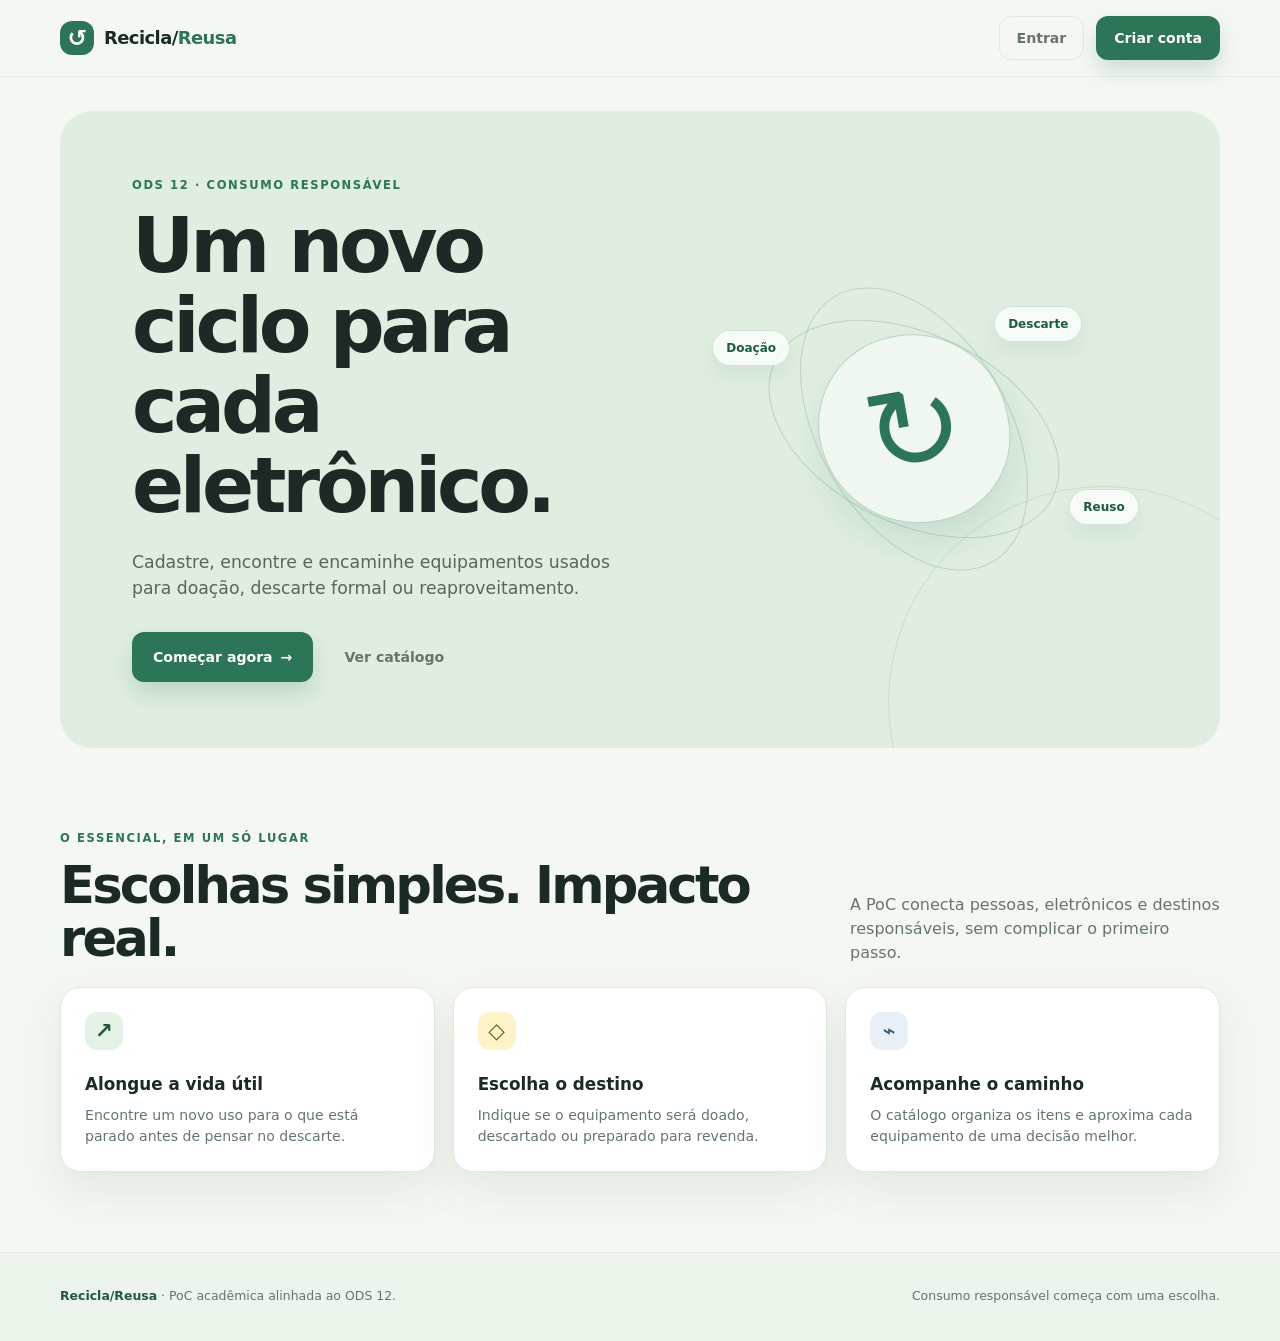
==== frontend/index.html @ 9e0de5a9 "feat(frontend): cria telas e modulos javascript da v1.0" ====
<!doctype html>
<html lang="pt-BR">
<head>
  <meta charset="utf-8">
  <meta name="viewport" content="width=device-width, initial-scale=1">
  <meta name="description" content="Recicla/Reusa: destino responsável para eletrônicos usados.">
  <title>Recicla/Reusa | Consumo responsável</title>
  <link rel="stylesheet" href="./styles.css">
</head>
<body>
  <header class="site-header">
    <div class="container header-content">
      <a class="brand" href="./index.html" aria-label="Recicla/Reusa, início">
        <span class="brand-mark" aria-hidden="true">↺</span>
        <span>Recicla/<span>Reusa</span></span>
      </a>
      <div class="header-actions">
        <a class="button button-ghost" href="./login.html">Entrar</a>
        <a class="button button-primary" href="./cadastro.html">Criar conta</a>
      </div>
    </div>
  </header>

  <main class="page-content">
    <div class="container">
      <section class="hero" aria-labelledby="hero-title">
        <div class="hero-copy">
          <p class="eyebrow">ODS 12 · consumo responsável</p>
          <h1 id="hero-title">Um novo ciclo para cada eletrônico.</h1>
          <p class="hero-text">Cadastre, encontre e encaminhe equipamentos usados para doação, descarte formal ou reaproveitamento.</p>
          <div class="hero-actions">
            <a class="button button-primary button-large" href="./cadastro.html">Começar agora <span aria-hidden="true">→</span></a>
            <a class="button button-ghost button-large" href="./catalogo.html">Ver catálogo</a>
          </div>
        </div>
        <div class="hero-art" aria-hidden="true">
          <div class="orbit orbit-one"></div>
          <div class="orbit orbit-two"></div>
          <div class="hero-symbol">↻</div>
          <span class="hero-tag tag-one">Doação</span>
          <span class="hero-tag tag-two">Reuso</span>
          <span class="hero-tag tag-three">Descarte</span>
        </div>
      </section>

      <section id="authenticated-links" class="info-banner home-session" hidden aria-live="polite">
        <div class="info-icon" aria-hidden="true">✦</div>
        <div>
          <h2>Seu espaço está pronto</h2>
          <p id="home-greeting">Você está conectado.</p>
          <a class="button button-secondary" href="./perfil.html">Continuar para o perfil</a>
        </div>
      </section>

      <section class="section-block" aria-labelledby="features-title">
        <div class="section-heading">
          <div>
            <p class="eyebrow">O essencial, em um só lugar</p>
            <h2 id="features-title">Escolhas simples. Impacto real.</h2>
          </div>
          <p class="section-description">A PoC conecta pessoas, eletrônicos e destinos responsáveis, sem complicar o primeiro passo.</p>
        </div>
        <div class="feature-grid">
          <article class="feature-card card">
            <span class="icon-badge icon-green" aria-hidden="true">↗</span>
            <h3>Alongue a vida útil</h3>
            <p>Encontre um novo uso para o que está parado antes de pensar no descarte.</p>
          </article>
          <article class="feature-card card">
            <span class="icon-badge icon-yellow" aria-hidden="true">◇</span>
            <h3>Escolha o destino</h3>
            <p>Indique se o equipamento será doado, descartado ou preparado para revenda.</p>
          </article>
          <article class="feature-card card">
            <span class="icon-badge icon-blue" aria-hidden="true">⌁</span>
            <h3>Acompanhe o caminho</h3>
            <p>O catálogo organiza os itens e aproxima cada equipamento de uma decisão melhor.</p>
          </article>
        </div>
      </section>
    </div>
  </main>

  <footer class="site-footer">
    <div class="container footer-content">
      <p><strong>Recicla/Reusa</strong> · PoC acadêmica alinhada ao ODS 12.</p>
      <p>Consumo responsável começa com uma escolha.</p>
    </div>
  </footer>

  <script type="module" src="./js/home.js"></script>
</body>
</html>
---- frontend/styles.css ----
:root {
  --ink: #1b2a25;
  --muted: #65756e;
  --paper: #f5f8f2;
  --card: #ffffff;
  --line: #dfe9df;
  --green: #2c7657;
  --green-dark: #1f5942;
  --green-soft: #e7f2e7;
  --yellow: #efc85c;
  --blue-soft: #e8f0f6;
  --danger: #a8463f;
  --danger-soft: #fff0ed;
  --shadow: 0 18px 45px rgba(35, 66, 51, 0.09);
}

* {
  box-sizing: border-box;
}

html {
  scroll-behavior: smooth;
}

body {
  margin: 0;
  color: var(--ink);
  background: var(--paper);
  font-family: "Segoe UI", Inter, system-ui, -apple-system, BlinkMacSystemFont, sans-serif;
  line-height: 1.5;
}

button,
input,
select,
textarea {
  font: inherit;
}

button,
a {
  -webkit-tap-highlight-color: transparent;
}

button {
  cursor: pointer;
}

button:disabled {
  cursor: not-allowed;
  opacity: 0.6;
}

:focus-visible {
  outline: 3px solid rgba(239, 200, 92, 0.95);
  outline-offset: 3px;
}

[hidden] {
  display: none !important;
}

.container {
  width: min(1160px, calc(100% - 40px));
  margin: 0 auto;
}

.site-header {
  position: sticky;
  z-index: 10;
  top: 0;
  border-bottom: 1px solid rgba(223, 233, 223, 0.82);
  background: rgba(245, 248, 242, 0.92);
  backdrop-filter: blur(14px);
}

.header-content,
.header-actions,
.brand,
.form-actions,
.filter-actions,
.workspace-heading,
.section-heading,
.card-heading,
.footer-content {
  display: flex;
  align-items: center;
}

.header-content {
  justify-content: space-between;
  min-height: 76px;
}

.brand {
  gap: 10px;
  color: var(--ink);
  font-size: 1.12rem;
  font-weight: 800;
  letter-spacing: -0.03em;
  text-decoration: none;
}

.brand > span:last-child > span {
  color: var(--green);
}

.brand-mark {
  display: grid;
  width: 34px;
  height: 34px;
  place-items: center;
  border-radius: 12px;
  color: #fff;
  background: var(--green);
  font-size: 1.45rem;
  line-height: 1;
}

.header-actions {
  gap: 12px;
}

.session-chip,
.role-badge {
  border: 1px solid #cfe1d2;
  border-radius: 999px;
  color: var(--green-dark);
  background: var(--green-soft);
  font-size: 0.78rem;
  font-weight: 800;
  letter-spacing: 0.04em;
  text-transform: uppercase;
}

.session-chip {
  padding: 7px 12px;
}

.page-content {
  padding: 34px 0 80px;
}

.hero {
  position: relative;
  display: grid;
  min-height: 430px;
  grid-template-columns: minmax(0, 1.04fr) minmax(310px, 0.96fr);
  align-items: center;
  gap: 40px;
  overflow: hidden;
  padding: 66px 72px;
  border-radius: 32px;
  background: #dfeee0;
}

.hero::after {
  position: absolute;
  right: -100px;
  bottom: -170px;
  width: 430px;
  height: 430px;
  border: 1px solid rgba(44, 118, 87, 0.13);
  border-radius: 50%;
  content: "";
}

.hero-copy {
  position: relative;
  z-index: 1;
}

.eyebrow {
  margin: 0 0 12px;
  color: var(--green);
  font-size: 0.72rem;
  font-weight: 900;
  letter-spacing: 0.14em;
  text-transform: uppercase;
}

.hero h1,
.section-heading h2,
.workspace-heading h2 {
  margin: 0;
  letter-spacing: -0.055em;
  line-height: 1.04;
}

.hero h1 {
  max-width: 620px;
  font-size: clamp(2.8rem, 6vw, 5.3rem);
}

.hero-text {
  max-width: 530px;
  margin: 24px 0 30px;
  color: #52685c;
  font-size: 1.08rem;
}

.hero-art {
  position: relative;
  min-height: 300px;
}

.hero-symbol {
  position: absolute;
  top: 50%;
  left: 50%;
  display: grid;
  width: 190px;
  height: 190px;
  place-items: center;
  transform: translate(-50%, -50%) rotate(-10deg);
  border: 1px solid rgba(44, 118, 87, 0.28);
  border-radius: 48% 52% 46% 54%;
  color: var(--green);
  background: rgba(255, 255, 255, 0.5);
  box-shadow: 0 20px 35px rgba(44, 118, 87, 0.12);
  font-size: 7.4rem;
  line-height: 1;
}

.orbit {
  position: absolute;
  top: 50%;
  left: 50%;
  border: 1px solid rgba(44, 118, 87, 0.22);
  border-radius: 50%;
  transform: translate(-50%, -50%) rotate(26deg);
}

.orbit-one {
  width: 310px;
  height: 190px;
}

.orbit-two {
  width: 190px;
  height: 310px;
  transform: translate(-50%, -50%) rotate(-31deg);
}

.hero-tag {
  position: absolute;
  padding: 8px 13px;
  border: 1px solid rgba(44, 118, 87, 0.18);
  border-radius: 999px;
  color: var(--green-dark);
  background: rgba(255, 255, 255, 0.73);
  font-size: 0.75rem;
  font-weight: 800;
  box-shadow: 0 10px 20px rgba(44, 118, 87, 0.08);
}

.tag-one {
  top: 17%;
  left: 7%;
}

.tag-two {
  right: 2%;
  bottom: 18%;
}

.tag-three {
  right: 14%;
  top: 9%;
}

.button {
  display: inline-flex;
  min-height: 44px;
  align-items: center;
  justify-content: center;
  gap: 8px;
  padding: 10px 17px;
  border: 1px solid transparent;
  border-radius: 12px;
  font-size: 0.88rem;
  font-weight: 800;
  line-height: 1;
  text-decoration: none;
  transition: transform 150ms ease, box-shadow 150ms ease, background 150ms ease;
}

.button:hover {
  transform: translateY(-1px);
}

.button-primary {
  color: #fff;
  background: var(--green);
  box-shadow: 0 11px 22px rgba(44, 118, 87, 0.2);
}

.button-primary:hover {
  background: var(--green-dark);
}

.button-secondary {
  color: var(--green-dark);
  border-color: #bdd6c2;
  background: var(--green-soft);
}

.button-dark {
  color: #fff;
  background: var(--ink);
}

.button-ghost {
  color: var(--muted);
  border-color: var(--line);
  background: transparent;
}

.button-ghost:hover {
  color: var(--ink);
  background: #fff;
}

.button-full {
  width: 100%;
}

.section-block {
  margin-top: 82px;
}

.section-heading {
  align-items: flex-end;
  justify-content: space-between;
  gap: 24px;
  margin-bottom: 22px;
}

.section-heading h2,
.workspace-heading h2 {
  font-size: clamp(2rem, 4vw, 3.2rem);
}

.section-description {
  max-width: 370px;
  margin: 0;
  color: var(--muted);
}

.card-grid {
  display: grid;
  gap: 22px;
}

.card-grid-two,
.card-grid-profile {
  grid-template-columns: repeat(2, minmax(0, 1fr));
}

.card-grid-management {
  grid-template-columns: minmax(340px, 0.85fr) minmax(0, 1.15fr);
}

.card {
  border: 1px solid var(--line);
  border-radius: 20px;
  background: var(--card);
  box-shadow: var(--shadow);
}

.form-card {
  padding: 28px;
}

.card-heading {
  align-items: flex-start;
  gap: 13px;
  margin-bottom: 24px;
}

.compact-heading {
  margin-bottom: 20px;
}

.card-heading h3,
.account-card h3,
.info-banner h3 {
  margin: 0;
  font-size: 1.16rem;
  letter-spacing: -0.025em;
}

.card-heading p,
.account-card p,
.info-banner p {
  margin: 4px 0 0;
  color: var(--muted);
  font-size: 0.88rem;
}

.icon-badge {
  display: grid;
  flex: 0 0 auto;
  width: 38px;
  height: 38px;
  place-items: center;
  border-radius: 12px;
  font-size: 1.35rem;
  font-weight: 800;
}

.icon-green {
  color: var(--green-dark);
  background: var(--green-soft);
}

.icon-yellow {
  color: #765b12;
  background: #fff4c9;
}

.icon-blue {
  color: #315a76;
  background: var(--blue-soft);
}

.form-stack {
  display: grid;
  gap: 14px;
}

.field,
fieldset {
  display: grid;
  gap: 6px;
}

.field {
  color: #41534a;
  font-size: 0.78rem;
  font-weight: 800;
}

.field input,
.field select,
.field textarea {
  width: 100%;
  min-height: 44px;
  padding: 10px 12px;
  border: 1px solid #d4e1d5;
  border-radius: 10px;
  color: var(--ink);
  background: #fbfdf9;
  font-size: 0.92rem;
  font-weight: 500;
  transition: border 150ms ease, box-shadow 150ms ease, background 150ms ease;
}

.field textarea {
  min-height: 92px;
  resize: vertical;
}

.field input::placeholder,
.field textarea::placeholder {
  color: #9baaa0;
}

.field input:focus,
.field select:focus,
.field textarea:focus {
  border-color: var(--green);
  outline: 0;
  background: #fff;
  box-shadow: 0 0 0 3px rgba(44, 118, 87, 0.13);
}

.field small,
.optional {
  color: var(--muted);
  font-size: 0.72rem;
  font-weight: 500;
}

.optional {
  font-style: italic;
}

.field-row {
  display: grid;
  grid-template-columns: minmax(0, 1.4fr) minmax(0, 1fr);
  gap: 12px;
}

.field-row:has(.field-small) {
  grid-template-columns: minmax(0, 1.5fr) minmax(90px, 0.65fr);
}

fieldset {
  min-width: 0;
  margin: 2px 0 0;
  padding: 16px;
  border: 1px solid var(--line);
  border-radius: 14px;
}

legend {
  padding: 0 7px;
  color: var(--green-dark);
  font-size: 0.73rem;
  font-weight: 900;
  letter-spacing: 0.08em;
  text-transform: uppercase;
}

.form-message {
  min-height: 20px;
  margin-top: 12px;
  color: var(--green-dark);
  font-size: 0.82rem;
}

.form-message.error {
  color: var(--danger);
}

.form-message.success {
  color: var(--green-dark);
}

.message {
  margin-top: 22px;
  padding: 13px 16px;
  border: 1px solid #c8dfcc;
  border-radius: 12px;
  color: var(--green-dark);
  background: var(--green-soft);
  font-size: 0.88rem;
}

.message.error {
  border-color: #f0c7c1;
  color: var(--danger);
  background: var(--danger-soft);
}

.security-note {
  display: flex;
  gap: 10px;
  align-items: flex-start;
  margin-top: 34px;
  padding: 13px;
  border-radius: 12px;
  background: #f6f8f3;
}

.security-note span {
  color: var(--green);
  font-size: 0.65rem;
}

.security-note p {
  margin: 0;
  color: var(--muted);
  font-size: 0.74rem;
}

.login-card {
  background: linear-gradient(145deg, #fff 0%, #f5f8f1 100%);
}

.workspace-heading {
  justify-content: space-between;
  gap: 24px;
  margin-bottom: 24px;
}

.workspace-heading .section-description {
  margin-top: 11px;
}

.role-badge {
  flex: 0 0 auto;
  padding: 10px 15px;
}

.account-card {
  position: relative;
  overflow: hidden;
  min-height: 100%;
  padding: 30px;
  background: var(--ink);
}

.account-card::after {
  position: absolute;
  right: -90px;
  bottom: -100px;
  width: 270px;
  height: 270px;
  border: 1px solid rgba(223, 238, 224, 0.2);
  border-radius: 50%;
  content: "";
}

.account-card .eyebrow,
.account-card h3 {
  position: relative;
  z-index: 1;
  color: #e2f0e1;
}

.account-card > p:not(.eyebrow) {
  position: relative;
  z-index: 1;
  max-width: 330px;
  color: #b4c7bb;
}

.account-illustration {
  position: absolute;
  top: 16px;
  right: 26px;
  color: rgba(223, 238, 224, 0.17);
  font-size: 8rem;
  line-height: 1;
}

.account-facts {
  position: relative;
  z-index: 1;
  display: grid;
  grid-template-columns: repeat(2, 1fr);
  gap: 12px;
  margin: 54px 0 0;
}

.account-facts div {
  padding-top: 11px;
  border-top: 1px solid rgba(223, 238, 224, 0.2);
}

.account-facts dt {
  color: #8ea99a;
  font-size: 0.7rem;
  font-weight: 800;
  text-transform: uppercase;
}

.account-facts dd {
  margin: 4px 0 0;
  color: #e2f0e1;
  font-size: 0.9rem;
  font-weight: 700;
}

.catalog-card {
  padding: 22px;
}

.filter-bar {
  display: grid;
  grid-template-columns: repeat(4, minmax(0, 1fr)) auto;
  gap: 12px;
  align-items: end;
  padding-bottom: 20px;
  border-bottom: 1px solid var(--line);
}

.filter-actions {
  gap: 6px;
}

.filter-actions .button {
  min-height: 44px;
  padding-inline: 13px;
}

.item-grid {
  display: grid;
  grid-template-columns: repeat(3, minmax(0, 1fr));
  gap: 14px;
  padding-top: 22px;
}

.item-card {
  display: flex;
  min-width: 0;
  flex-direction: column;
  padding: 18px;
  border: 1px solid var(--line);
  border-radius: 15px;
  background: #fbfdf9;
}

.item-card h3 {
  overflow: hidden;
  margin: 0;
  color: var(--ink);
  font-size: 1rem;
  text-overflow: ellipsis;
  white-space: nowrap;
}

.item-card-description {
  display: -webkit-box;
  overflow: hidden;
  min-height: 43px;
  margin: 9px 0 14px;
  color: var(--muted);
  font-size: 0.8rem;
  -webkit-box-orient: vertical;
  -webkit-line-clamp: 2;
}

.item-meta,
.item-tags,
.item-actions {
  display: flex;
  flex-wrap: wrap;
  gap: 7px;
}

.item-meta {
  margin-top: auto;
  padding-top: 12px;
  border-top: 1px solid var(--line);
  color: var(--muted);
  font-size: 0.74rem;
}

.item-tags {
  margin-bottom: 12px;
}

.tag {
  display: inline-flex;
  padding: 4px 8px;
  border-radius: 999px;
  color: var(--green-dark);
  background: var(--green-soft);
  font-size: 0.68rem;
  font-weight: 800;
}

.tag-neutral {
  color: #596c65;
  background: #edf1eb;
}

.tag-warm {
  color: #79611d;
  background: #fff3c9;
}

.item-actions {
  margin-top: 14px;
}

.item-actions .button {
  min-height: 36px;
  padding: 8px 10px;
  font-size: 0.75rem;
}

.empty-state {
  grid-column: 1 / -1;
  padding: 36px 20px;
  border: 1px dashed #cbdacb;
  border-radius: 14px;
  color: var(--muted);
  background: #fbfdf9;
  text-align: center;
}

.empty-state strong {
  display: block;
  margin-bottom: 5px;
  color: var(--ink);
}

.info-banner {
  display: flex;
  gap: 14px;
  align-items: flex-start;
  margin-top: 22px;
  padding: 18px 20px;
  border: 1px solid #e8d99d;
  border-radius: 16px;
  background: #fff9df;
}

.info-icon {
  color: #8a701d;
  font-size: 1.7rem;
}

.info-banner h3 {
  color: #6d581a;
}

.info-banner p {
  color: #88742e;
}

.management-section {
  margin-top: 74px;
}

.form-actions {
  flex-wrap: wrap;
  gap: 8px;
}

.owned-items-column {
  min-width: 0;
}

.item-grid-owned {
  grid-template-columns: repeat(2, minmax(0, 1fr));
  padding-top: 0;
}

.site-footer {
  border-top: 1px solid var(--line);
  background: #edf4eb;
}

.footer-content {
  justify-content: space-between;
  gap: 20px;
  min-height: 88px;
  color: var(--muted);
  font-size: 0.78rem;
}

.footer-content p {
  margin: 0;
}

.footer-content strong {
  color: var(--green-dark);
}

@media (max-width: 940px) {
  .hero {
    grid-template-columns: 1fr;
    padding: 50px 44px 30px;
  }

  .hero-art {
    min-height: 245px;
  }

  .hero-symbol {
    width: 150px;
    height: 150px;
    font-size: 5.8rem;
  }

  .orbit-one {
    width: 270px;
    height: 170px;
  }

  .orbit-two {
    width: 170px;
    height: 270px;
  }

  .filter-bar {
    grid-template-columns: repeat(2, minmax(0, 1fr));
  }

  .filter-actions {
    align-items: center;
  }

  .item-grid {
    grid-template-columns: repeat(2, minmax(0, 1fr));
  }
}

@media (max-width: 700px) {
  .container {
    width: min(100% - 28px, 560px);
  }

  .page-content {
    padding-top: 18px;
  }

  .header-content {
    min-height: 66px;
  }

  .session-chip {
    display: none;
  }

  .hero {
    min-height: 0;
    gap: 20px;
    padding: 38px 24px 12px;
    border-radius: 24px;
  }

  .hero h1 {
    font-size: clamp(2.5rem, 14vw, 4.2rem);
  }

  .hero-text {
    font-size: 0.95rem;
  }

  .hero-art {
    min-height: 185px;
    transform: scale(0.86);
  }

  .section-block {
    margin-top: 58px;
  }

  .section-heading,
  .workspace-heading,
  .footer-content {
    align-items: flex-start;
    flex-direction: column;
  }

  .section-heading {
    gap: 10px;
  }

  .section-description {
    max-width: none;
  }

  .card-grid-two,
  .card-grid-profile,
  .card-grid-management,
  .item-grid,
  .item-grid-owned {
    grid-template-columns: 1fr;
  }

  .form-card,
  .account-card {
    padding: 22px;
  }

  .filter-bar {
    grid-template-columns: 1fr;
  }

  .filter-actions {
    justify-content: stretch;
  }

  .filter-actions .button {
    flex: 1;
  }

  .workspace-heading h2 {
    font-size: 2.5rem;
  }

  .role-badge {
    align-self: flex-start;
  }

  .footer-content {
    justify-content: center;
    padding: 22px 0;
  }
}

.hero-actions {
  display: flex;
  flex-wrap: wrap;
  gap: 10px;
}

.button-large {
  min-height: 50px;
  padding-inline: 20px;
}

.feature-grid {
  display: grid;
  grid-template-columns: repeat(3, minmax(0, 1fr));
  gap: 18px;
}

.feature-card {
  padding: 24px;
}

.feature-card h3 {
  margin: 22px 0 7px;
  font-size: 1.05rem;
}

.feature-card p {
  margin: 0;
  color: var(--muted);
  font-size: 0.88rem;
}

.page-narrow {
  max-width: 780px;
}

.narrow-login {
  max-width: 560px;
}

.page-heading {
  max-width: 700px;
  margin-bottom: 26px;
}

.page-heading h1,
.workspace-heading h1 {
  margin: 0;
  letter-spacing: -0.055em;
  line-height: 1.05;
  font-size: clamp(2.35rem, 5vw, 4.2rem);
}

.page-lede {
  max-width: 570px;
  margin: 15px 0 0;
  color: var(--muted);
  font-size: 1rem;
}

.nav-link {
  padding: 8px 4px;
  color: var(--muted);
  font-size: 0.82rem;
  font-weight: 800;
  text-decoration: none;
}

.nav-link:hover,
.nav-link.active {
  color: var(--green-dark);
}

.auth-card {
  max-width: 780px;
}

.auth-switch {
  margin: 20px 0 0;
  color: var(--muted);
  font-size: 0.86rem;
  text-align: center;
}

.auth-switch a {
  color: var(--green-dark);
  font-weight: 800;
}

.home-session {
  margin-top: 28px;
}

.home-session .button {
  margin-top: 12px;
}

@media (max-width: 940px) {
  .feature-grid {
    grid-template-columns: repeat(2, minmax(0, 1fr));
  }
}

@media (max-width: 700px) {
  .header-content {
    align-items: flex-start;
    flex-direction: column;
    gap: 10px;
    padding: 12px 0;
  }

  .header-actions {
    width: 100%;
    justify-content: flex-start;
  }

  .feature-grid {
    grid-template-columns: 1fr;
  }

  .page-heading h1,
  .workspace-heading h1 {
    font-size: 2.55rem;
  }
}
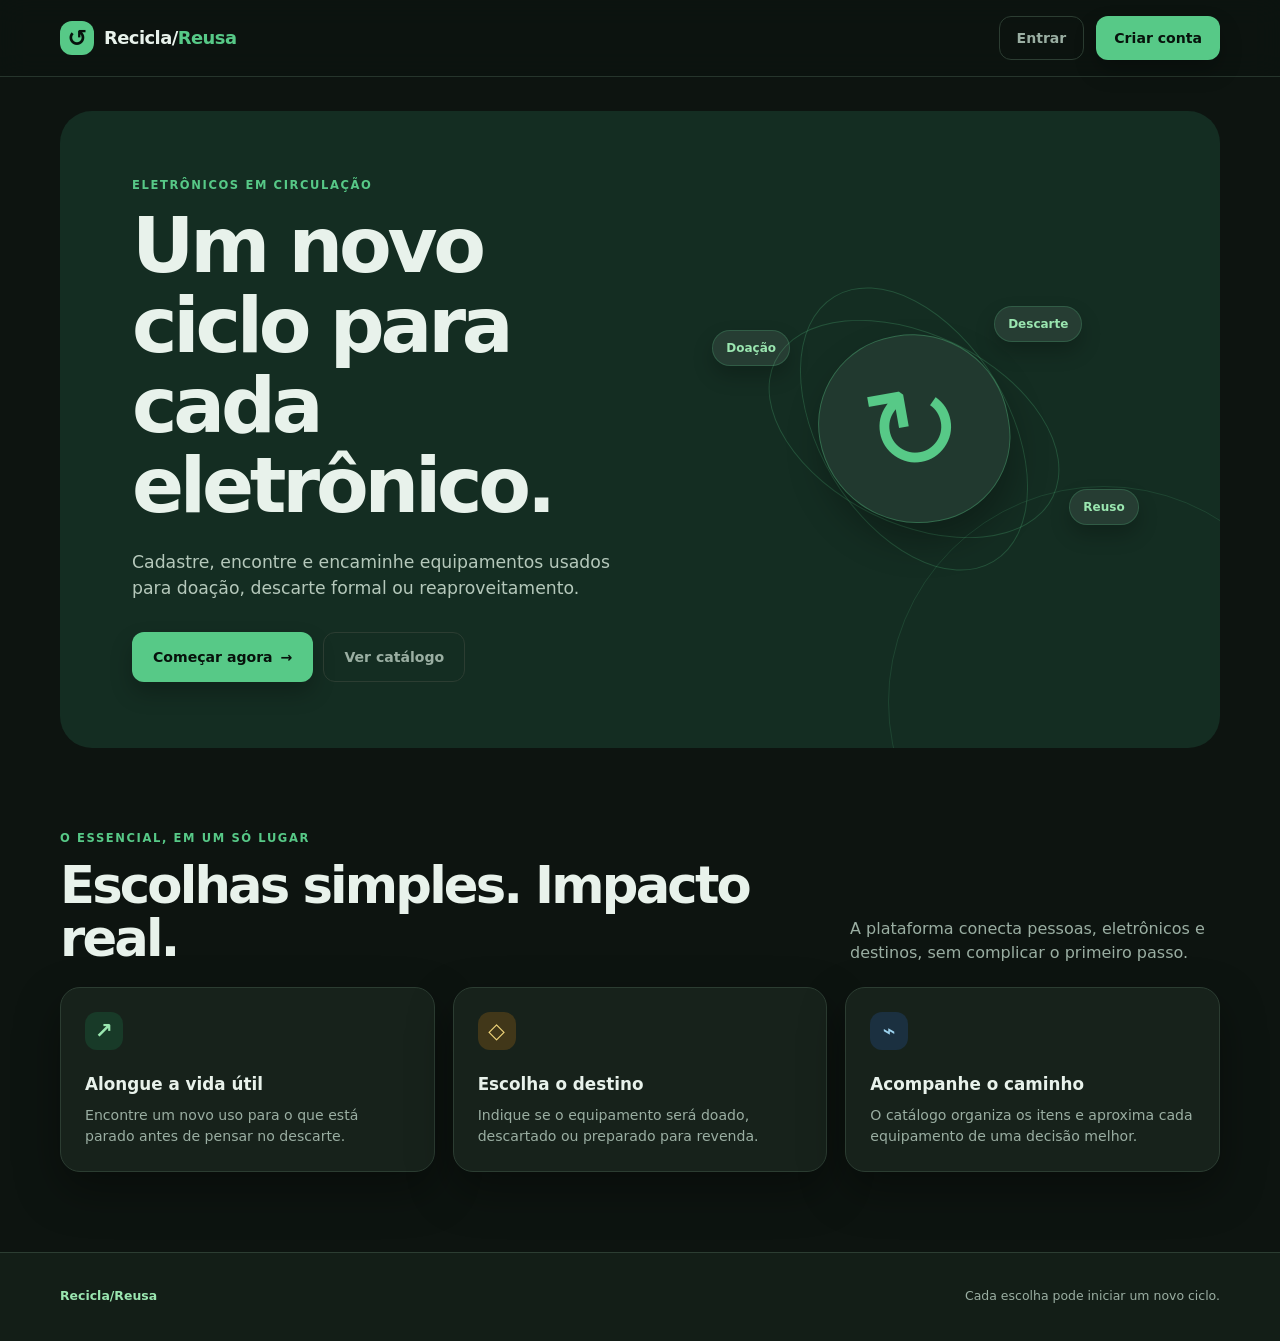
==== commit 35625334: "feat(frontend): adiciona modo escuro as telas" ====
--- a/frontend/index.html
+++ b/frontend/index.html
@@ -3,8 +3,8 @@
 <head>
   <meta charset="utf-8">
   <meta name="viewport" content="width=device-width, initial-scale=1">
-  <meta name="description" content="Recicla/Reusa: destino responsável para eletrônicos usados.">
-  <title>Recicla/Reusa | Consumo responsável</title>
+  <meta name="description" content="Recicla/Reusa: eletrônicos usados e seus possíveis destinos.">
+  <title>Recicla/Reusa</title>
   <link rel="stylesheet" href="./styles.css">
 </head>
 <body>
@@ -25,7 +25,7 @@
     <div class="container">
       <section class="hero" aria-labelledby="hero-title">
         <div class="hero-copy">
-          <p class="eyebrow">ODS 12 · consumo responsável</p>
+          <p class="eyebrow">Eletrônicos em circulação</p>
           <h1 id="hero-title">Um novo ciclo para cada eletrônico.</h1>
           <p class="hero-text">Cadastre, encontre e encaminhe equipamentos usados para doação, descarte formal ou reaproveitamento.</p>
           <div class="hero-actions">
@@ -58,7 +58,7 @@
             <p class="eyebrow">O essencial, em um só lugar</p>
             <h2 id="features-title">Escolhas simples. Impacto real.</h2>
           </div>
-          <p class="section-description">A PoC conecta pessoas, eletrônicos e destinos responsáveis, sem complicar o primeiro passo.</p>
+          <p class="section-description">A plataforma conecta pessoas, eletrônicos e destinos, sem complicar o primeiro passo.</p>
         </div>
         <div class="feature-grid">
           <article class="feature-card card">
@@ -83,8 +83,8 @@
 
   <footer class="site-footer">
     <div class="container footer-content">
-      <p><strong>Recicla/Reusa</strong> · PoC acadêmica alinhada ao ODS 12.</p>
-      <p>Consumo responsável começa com uma escolha.</p>
+      <p><strong>Recicla/Reusa</strong></p>
+      <p>Cada escolha pode iniciar um novo ciclo.</p>
     </div>
   </footer>
 
--- a/frontend/styles.css
+++ b/frontend/styles.css
@@ -1,17 +1,30 @@
 :root {
-  --ink: #1b2a25;
-  --muted: #65756e;
-  --paper: #f5f8f2;
-  --card: #ffffff;
-  --line: #dfe9df;
-  --green: #2c7657;
-  --green-dark: #1f5942;
-  --green-soft: #e7f2e7;
-  --yellow: #efc85c;
-  --blue-soft: #e8f0f6;
-  --danger: #a8463f;
-  --danger-soft: #fff0ed;
-  --shadow: 0 18px 45px rgba(35, 66, 51, 0.09);
+  color-scheme: dark;
+  --ink: #e8f2eb;
+  --muted: #9aaea2;
+  --paper: #0d1410;
+  --card: #17221b;
+  --line: #2c3d32;
+  --green: #57c987;
+  --green-dark: #9ae6b0;
+  --green-hover: #78dca0;
+  --green-soft: #183a28;
+  --yellow: #f0c85c;
+  --blue-soft: #1b3040;
+  --danger: #ff9b8f;
+  --danger-soft: #412421;
+  --surface-deep: #0a120e;
+  --surface-input: #101a14;
+  --surface-hover: #223329;
+  --surface-muted: #131e17;
+  --hero: #142d22;
+  --warning: #413719;
+  --warning-border: #6c5927;
+  --warning-text: #f0d57a;
+  --green-border: #386348;
+  --danger-border: #734039;
+  --input-border: #344a3b;
+  --shadow: 0 18px 45px rgba(0, 0, 0, 0.35);
 }
 
 * {
@@ -69,8 +82,8 @@
   position: sticky;
   z-index: 10;
   top: 0;
-  border-bottom: 1px solid rgba(223, 233, 223, 0.82);
-  background: rgba(245, 248, 242, 0.92);
+  border-bottom: 1px solid rgba(44, 61, 50, 0.82);
+  background: rgba(13, 20, 16, 0.92);
   backdrop-filter: blur(14px);
 }
 
@@ -111,7 +124,7 @@
   height: 34px;
   place-items: center;
   border-radius: 12px;
-  color: #fff;
+  color: #07120c;
   background: var(--green);
   font-size: 1.45rem;
   line-height: 1;
@@ -123,7 +136,7 @@
 
 .session-chip,
 .role-badge {
-  border: 1px solid #cfe1d2;
+  border: 1px solid var(--green-border);
   border-radius: 999px;
   color: var(--green-dark);
   background: var(--green-soft);
@@ -151,7 +164,7 @@
   overflow: hidden;
   padding: 66px 72px;
   border-radius: 32px;
-  background: #dfeee0;
+  background: var(--hero);
 }
 
 .hero::after {
@@ -160,7 +173,7 @@
   bottom: -170px;
   width: 430px;
   height: 430px;
-  border: 1px solid rgba(44, 118, 87, 0.13);
+  border: 1px solid rgba(87, 201, 135, 0.15);
   border-radius: 50%;
   content: "";
 }
@@ -195,7 +208,7 @@
 .hero-text {
   max-width: 530px;
   margin: 24px 0 30px;
-  color: #52685c;
+  color: #b5c8bb;
   font-size: 1.08rem;
 }
 
@@ -213,11 +226,11 @@
   height: 190px;
   place-items: center;
   transform: translate(-50%, -50%) rotate(-10deg);
-  border: 1px solid rgba(44, 118, 87, 0.28);
+  border: 1px solid rgba(87, 201, 135, 0.34);
   border-radius: 48% 52% 46% 54%;
   color: var(--green);
-  background: rgba(255, 255, 255, 0.5);
-  box-shadow: 0 20px 35px rgba(44, 118, 87, 0.12);
+  background: rgba(255, 255, 255, 0.06);
+  box-shadow: 0 20px 35px rgba(0, 0, 0, 0.28);
   font-size: 7.4rem;
   line-height: 1;
 }
@@ -226,7 +239,7 @@
   position: absolute;
   top: 50%;
   left: 50%;
-  border: 1px solid rgba(44, 118, 87, 0.22);
+  border: 1px solid rgba(87, 201, 135, 0.24);
   border-radius: 50%;
   transform: translate(-50%, -50%) rotate(26deg);
 }
@@ -245,13 +258,13 @@
 .hero-tag {
   position: absolute;
   padding: 8px 13px;
-  border: 1px solid rgba(44, 118, 87, 0.18);
+  border: 1px solid rgba(87, 201, 135, 0.22);
   border-radius: 999px;
   color: var(--green-dark);
-  background: rgba(255, 255, 255, 0.73);
+  background: rgba(255, 255, 255, 0.08);
   font-size: 0.75rem;
   font-weight: 800;
-  box-shadow: 0 10px 20px rgba(44, 118, 87, 0.08);
+  box-shadow: 0 10px 20px rgba(0, 0, 0, 0.22);
 }
 
 .tag-one {
@@ -290,24 +303,24 @@
 }
 
 .button-primary {
-  color: #fff;
+  color: #07120c;
   background: var(--green);
-  box-shadow: 0 11px 22px rgba(44, 118, 87, 0.2);
+  box-shadow: 0 11px 22px rgba(0, 0, 0, 0.24);
 }
 
 .button-primary:hover {
-  background: var(--green-dark);
+  background: var(--green-hover);
 }
 
 .button-secondary {
   color: var(--green-dark);
-  border-color: #bdd6c2;
+  border-color: var(--green-border);
   background: var(--green-soft);
 }
 
 .button-dark {
   color: #fff;
-  background: var(--ink);
+  background: var(--surface-deep);
 }
 
 .button-ghost {
@@ -318,7 +331,7 @@
 
 .button-ghost:hover {
   color: var(--ink);
-  background: #fff;
+  background: var(--surface-hover);
 }
 
 .button-full {
@@ -415,12 +428,12 @@
 }
 
 .icon-yellow {
-  color: #765b12;
-  background: #fff4c9;
+  color: #f0d57a;
+  background: var(--warning);
 }
 
 .icon-blue {
-  color: #315a76;
+  color: #9dd3ef;
   background: var(--blue-soft);
 }
 
@@ -436,7 +449,7 @@
 }
 
 .field {
-  color: #41534a;
+  color: #bdd0c3;
   font-size: 0.78rem;
   font-weight: 800;
 }
@@ -447,10 +460,10 @@
   width: 100%;
   min-height: 44px;
   padding: 10px 12px;
-  border: 1px solid #d4e1d5;
+  border: 1px solid var(--input-border);
   border-radius: 10px;
   color: var(--ink);
-  background: #fbfdf9;
+  background: var(--surface-input);
   font-size: 0.92rem;
   font-weight: 500;
   transition: border 150ms ease, box-shadow 150ms ease, background 150ms ease;
@@ -463,7 +476,7 @@
 
 .field input::placeholder,
 .field textarea::placeholder {
-  color: #9baaa0;
+  color: #7f9789;
 }
 
 .field input:focus,
@@ -471,8 +484,8 @@
 .field textarea:focus {
   border-color: var(--green);
   outline: 0;
-  background: #fff;
-  box-shadow: 0 0 0 3px rgba(44, 118, 87, 0.13);
+  background: var(--surface-hover);
+  box-shadow: 0 0 0 3px rgba(87, 201, 135, 0.2);
 }
 
 .field small,
@@ -531,7 +544,7 @@
 .message {
   margin-top: 22px;
   padding: 13px 16px;
-  border: 1px solid #c8dfcc;
+  border: 1px solid var(--green-border);
   border-radius: 12px;
   color: var(--green-dark);
   background: var(--green-soft);
@@ -539,7 +552,7 @@
 }
 
 .message.error {
-  border-color: #f0c7c1;
+  border-color: var(--danger-border);
   color: var(--danger);
   background: var(--danger-soft);
 }
@@ -551,7 +564,7 @@
   margin-top: 34px;
   padding: 13px;
   border-radius: 12px;
-  background: #f6f8f3;
+  background: var(--surface-muted);
 }
 
 .security-note span {
@@ -566,7 +579,7 @@
 }
 
 .login-card {
-  background: linear-gradient(145deg, #fff 0%, #f5f8f1 100%);
+  background: linear-gradient(145deg, #1a2a21 0%, #121c16 100%);
 }
 
 .workspace-heading {
@@ -589,7 +602,7 @@
   overflow: hidden;
   min-height: 100%;
   padding: 30px;
-  background: var(--ink);
+  background: var(--surface-deep);
 }
 
 .account-card::after {
@@ -598,7 +611,7 @@
   bottom: -100px;
   width: 270px;
   height: 270px;
-  border: 1px solid rgba(223, 238, 224, 0.2);
+  border: 1px solid rgba(87, 201, 135, 0.2);
   border-radius: 50%;
   content: "";
 }
@@ -621,7 +634,7 @@
   position: absolute;
   top: 16px;
   right: 26px;
-  color: rgba(223, 238, 224, 0.17);
+  color: rgba(87, 201, 135, 0.17);
   font-size: 8rem;
   line-height: 1;
 }
@@ -637,7 +650,7 @@
 
 .account-facts div {
   padding-top: 11px;
-  border-top: 1px solid rgba(223, 238, 224, 0.2);
+  border-top: 1px solid rgba(87, 201, 135, 0.2);
 }
 
 .account-facts dt {
@@ -690,7 +703,7 @@
   padding: 18px;
   border: 1px solid var(--line);
   border-radius: 15px;
-  background: #fbfdf9;
+  background: var(--surface-input);
 }
 
 .item-card h3 {
@@ -744,13 +757,13 @@
 }
 
 .tag-neutral {
-  color: #596c65;
-  background: #edf1eb;
+  color: #b7c7bd;
+  background: #24332a;
 }
 
 .tag-warm {
-  color: #79611d;
-  background: #fff3c9;
+  color: #f0d27b;
+  background: var(--warning);
 }
 
 .item-actions {
@@ -766,10 +779,10 @@
 .empty-state {
   grid-column: 1 / -1;
   padding: 36px 20px;
-  border: 1px dashed #cbdacb;
+  border: 1px dashed #3a5142;
   border-radius: 14px;
   color: var(--muted);
-  background: #fbfdf9;
+  background: var(--surface-input);
   text-align: center;
 }
 
@@ -785,22 +798,22 @@
   align-items: flex-start;
   margin-top: 22px;
   padding: 18px 20px;
-  border: 1px solid #e8d99d;
+  border: 1px solid var(--warning-border);
   border-radius: 16px;
-  background: #fff9df;
+  background: var(--warning);
 }
 
 .info-icon {
-  color: #8a701d;
+  color: var(--warning-text);
   font-size: 1.7rem;
 }
 
 .info-banner h3 {
-  color: #6d581a;
+  color: var(--warning-text);
 }
 
 .info-banner p {
-  color: #88742e;
+  color: #d6c17a;
 }
 
 .management-section {
@@ -823,7 +836,7 @@
 
 .site-footer {
   border-top: 1px solid var(--line);
-  background: #edf4eb;
+  background: var(--surface-muted);
 }
 
 .footer-content {
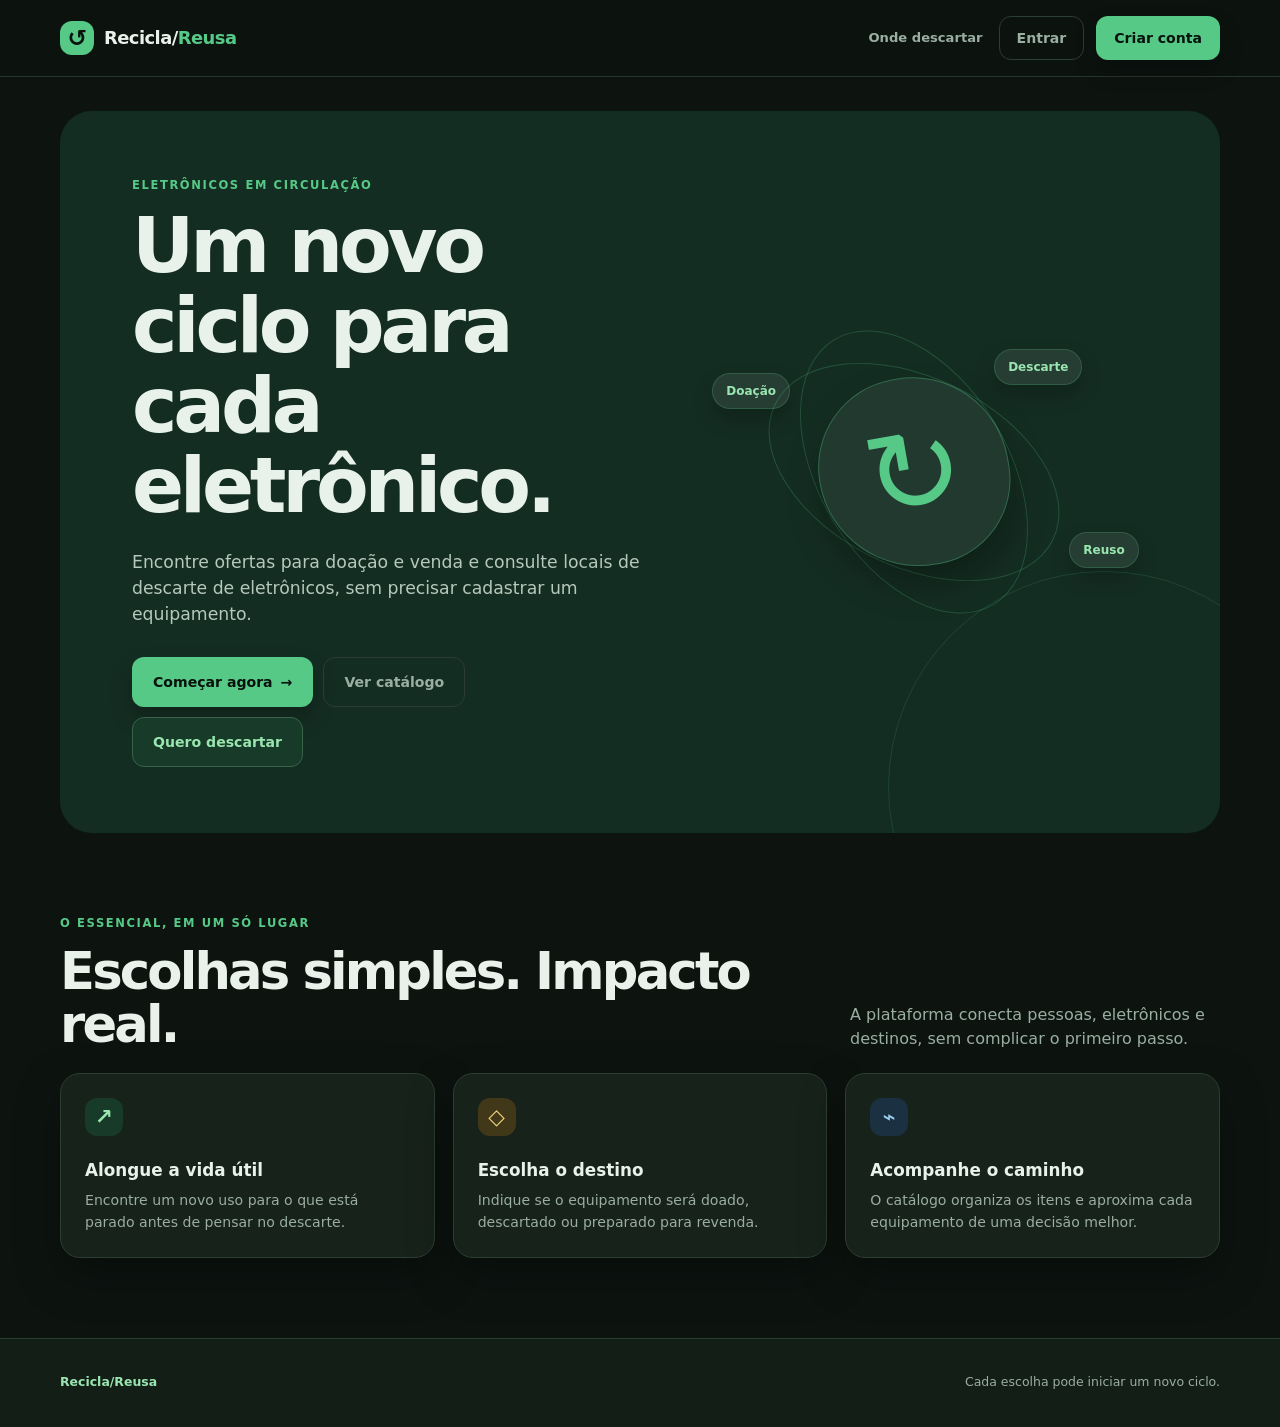
==== commit c72563ce: "feat(descarte): adicionar tela publica onde descartar Entrega a Etapa 17: entradas publica e autenti" ====
--- a/frontend/index.html
+++ b/frontend/index.html
@@ -15,6 +15,7 @@
         <span>Recicla/<span>Reusa</span></span>
       </a>
       <div class="header-actions">
+        <a class="nav-link" href="./onde-descartar.html">Onde descartar</a>
         <a class="button button-ghost" href="./login.html">Entrar</a>
         <a class="button button-primary" href="./cadastro.html">Criar conta</a>
       </div>
@@ -27,10 +28,11 @@
         <div class="hero-copy">
           <p class="eyebrow">Eletrônicos em circulação</p>
           <h1 id="hero-title">Um novo ciclo para cada eletrônico.</h1>
-          <p class="hero-text">Cadastre, encontre e encaminhe equipamentos usados para doação, descarte formal ou reaproveitamento.</p>
+          <p class="hero-text">Encontre ofertas para doação e venda e consulte locais de descarte de eletrônicos, sem precisar cadastrar um equipamento.</p>
           <div class="hero-actions">
             <a class="button button-primary button-large" href="./cadastro.html">Começar agora <span aria-hidden="true">→</span></a>
             <a class="button button-ghost button-large" href="./catalogo.html">Ver catálogo</a>
+            <a class="button button-secondary button-large" href="./onde-descartar.html">Quero descartar</a>
           </div>
         </div>
         <div class="hero-art" aria-hidden="true">
--- a/frontend/styles.css
+++ b/frontend/styles.css
@@ -132,6 +132,9 @@
 
 .header-actions {
   gap: 12px;
+  min-width: 0;
+  flex-wrap: wrap;
+  justify-content: flex-end;
 }
 
 .session-chip,
@@ -488,6 +491,12 @@
   box-shadow: 0 0 0 3px rgba(87, 201, 135, 0.2);
 }
 
+.field-hint {
+  color: var(--muted);
+  font-size: 0.72rem;
+  font-weight: 500;
+}
+
 .field small,
 .optional {
   color: var(--muted);
@@ -776,6 +785,92 @@
   font-size: 0.75rem;
 }
 
+.wizard-steps {
+  display: flex;
+  gap: 6px;
+  margin: 0 0 14px;
+  padding: 0;
+  list-style: none;
+  counter-reset: passo;
+}
+
+.wizard-steps li {
+  flex: 1;
+  padding: 7px 8px;
+  border-radius: 999px;
+  background: var(--surface-soft, rgba(87, 201, 135, 0.08));
+  color: var(--muted);
+  font-size: 0.7rem;
+  text-align: center;
+}
+
+.wizard-steps li.is-active {
+  background: var(--accent, #57c987);
+  color: #0b1a11;
+  font-weight: 700;
+}
+
+.wizard-step {
+  margin: 0;
+  padding: 0;
+  border: 0;
+  display: grid;
+  gap: 12px;
+}
+
+.wizard-step legend {
+  padding: 0;
+  font-size: 0.85rem;
+  font-weight: 600;
+}
+
+.review-list {
+  display: grid;
+  grid-template-columns: auto 1fr;
+  gap: 6px 12px;
+  margin: 0;
+  font-size: 0.8rem;
+}
+
+.review-list dt {
+  color: var(--muted);
+}
+
+.review-list dd {
+  margin: 0;
+  font-weight: 600;
+}
+
+.tabs {
+  display: flex;
+  gap: 6px;
+  margin-bottom: 10px;
+}
+
+.tab {
+  flex: 1;
+  padding: 8px 6px;
+  border: 1px solid var(--border, rgba(255, 255, 255, 0.12));
+  border-radius: 999px;
+  background: transparent;
+  color: var(--muted);
+  font-size: 0.72rem;
+  cursor: pointer;
+}
+
+.tab.is-active {
+  border-color: var(--accent, #57c987);
+  color: var(--foreground, #fff);
+  font-weight: 600;
+}
+
+.item-actions select {
+  min-height: 36px;
+  max-width: 100%;
+  padding: 6px 8px;
+  font-size: 0.75rem;
+}
+
 .empty-state {
   grid-column: 1 / -1;
   padding: 36px 20px;
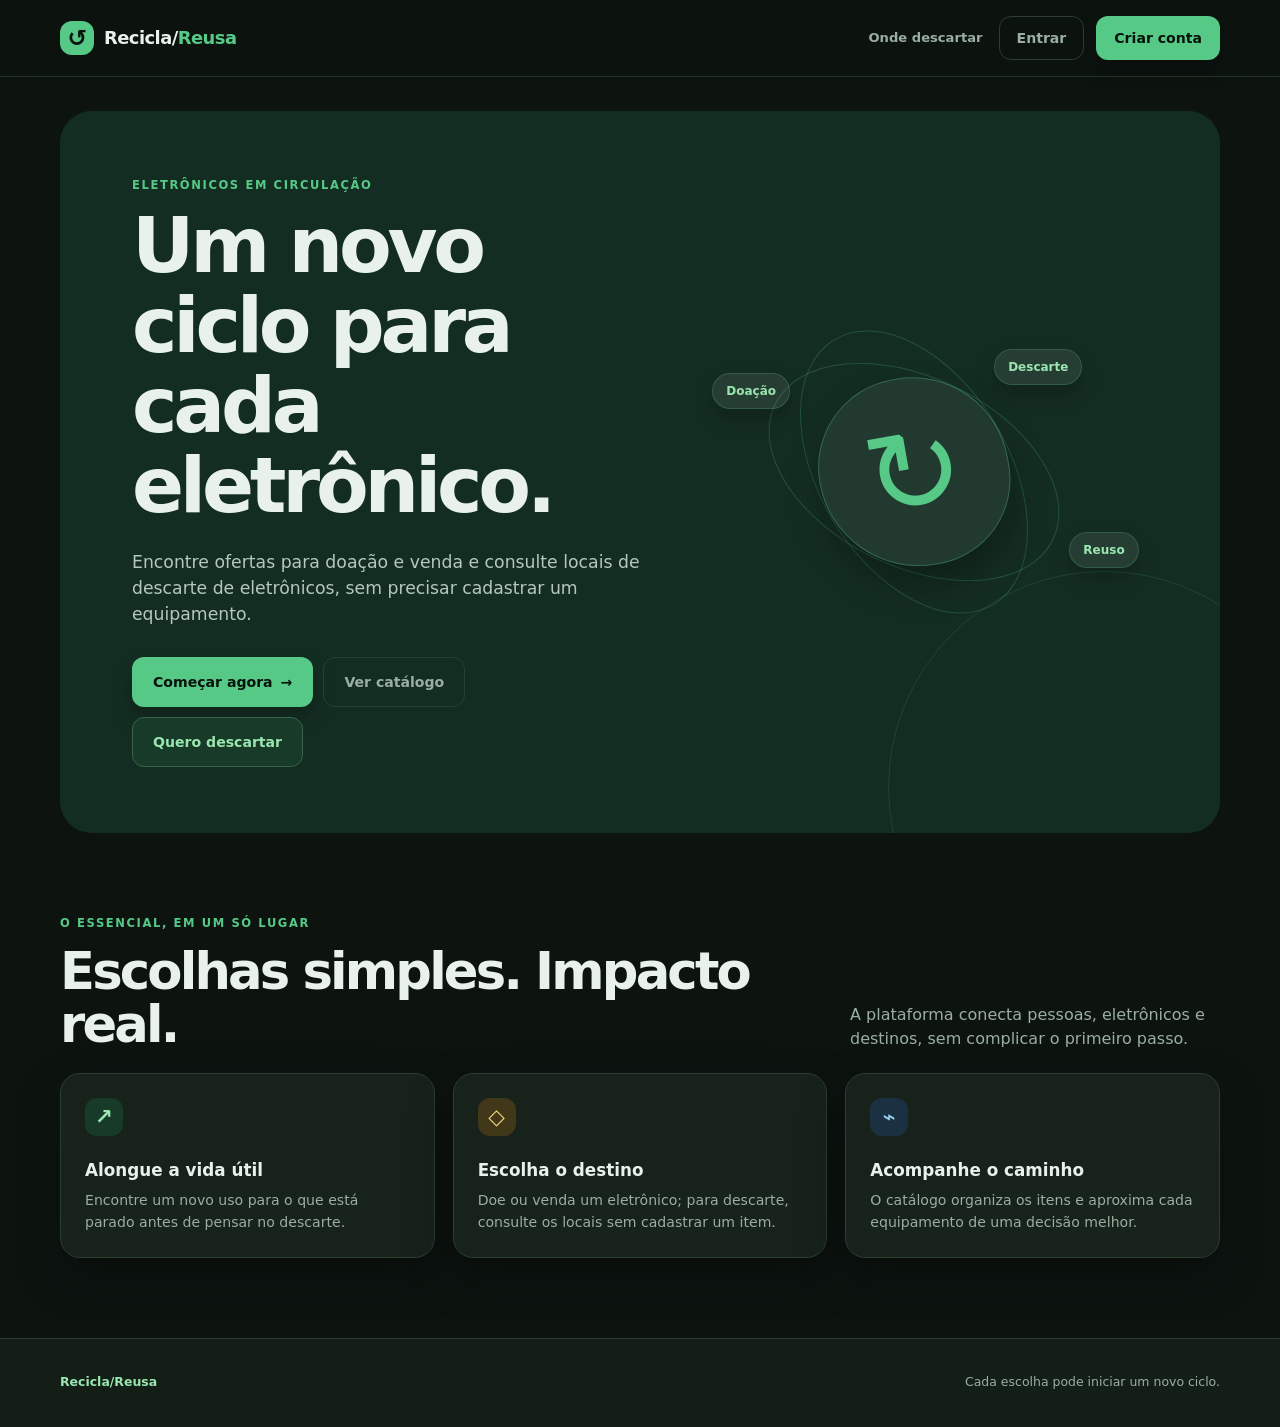
==== commit ccb82570: "feat(descarte): retirar fluxo por item e entregar gestao de locais - remove encaminhamentos, destina" ====
--- a/frontend/index.html
+++ b/frontend/index.html
@@ -71,7 +71,7 @@
           <article class="feature-card card">
             <span class="icon-badge icon-yellow" aria-hidden="true">◇</span>
             <h3>Escolha o destino</h3>
-            <p>Indique se o equipamento será doado, descartado ou preparado para revenda.</p>
+            <p>Doe ou venda um eletrônico; para descarte, consulte os locais sem cadastrar um item.</p>
           </article>
           <article class="feature-card card">
             <span class="icon-badge icon-blue" aria-hidden="true">⌁</span>
